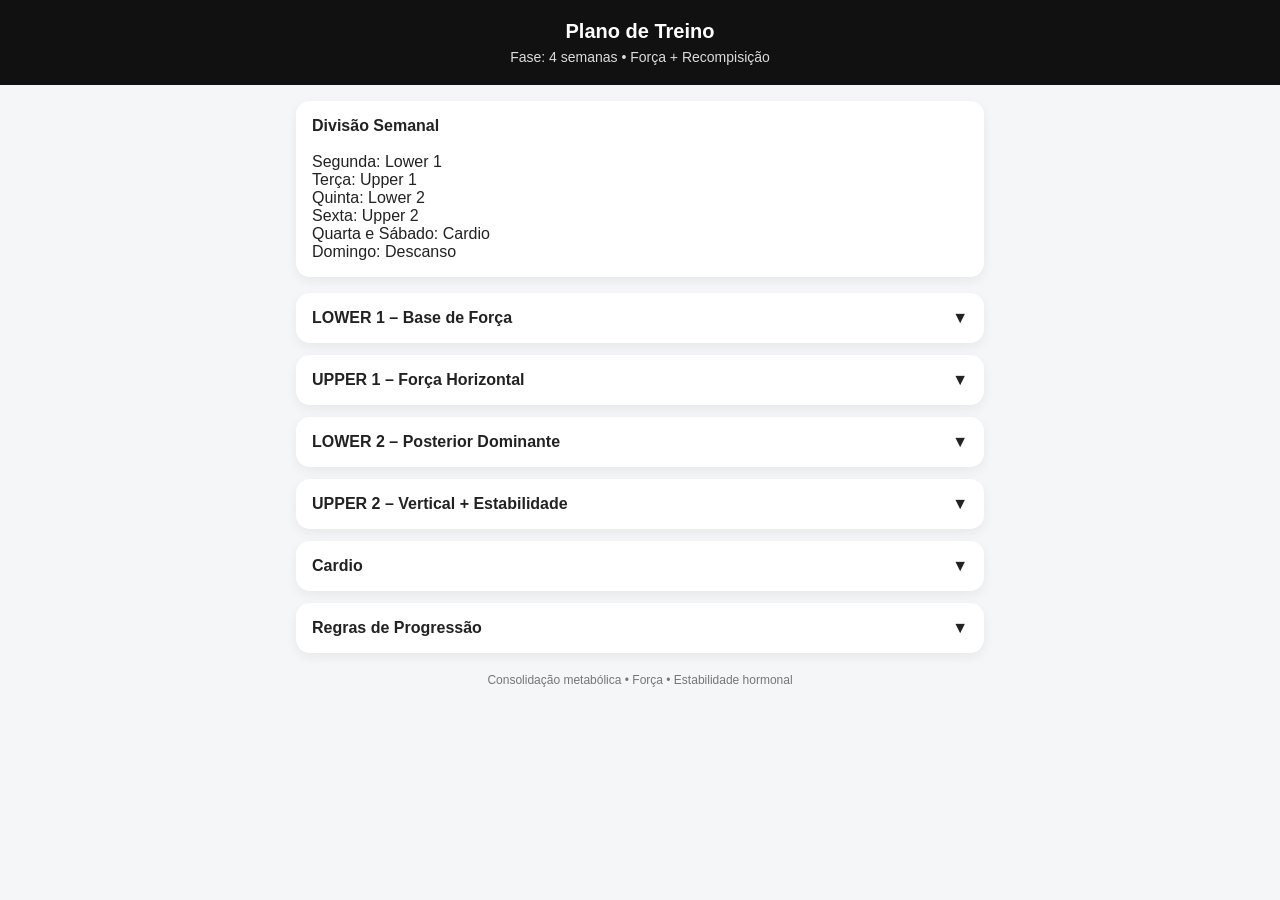
==== index.html @ a0e3f8fd "Revise index.html for training plan layout and styles Updated the HTML structure and content for a t" ====
<!DOCTYPE html>
<html lang="pt-br">
<head>
<meta charset="UTF-8">
<meta name="viewport" content="width=device-width, initial-scale=1.0">
<title>Plano de Treino – Consolidação</title>

<style>
:root {
    --primary: #111;
    --accent: #1e88e5;
    --bg: #f4f6f8;
    --card: #ffffff;
}

* {
    box-sizing: border-box;
}

body {
    margin: 0;
    font-family: -apple-system, BlinkMacSystemFont, "Segoe UI", Roboto, Arial, sans-serif;
    background: var(--bg);
    color: #222;
}

/* Header */

.header {
    background: var(--primary);
    color: white;
    padding: 20px 16px;
    text-align: center;
}

.header h1 {
    margin: 0;
    font-size: 20px;
}

.header p {
    margin: 6px 0 0 0;
    font-size: 14px;
    opacity: 0.85;
}

/* Container */

.container {
    padding: 16px;
    max-width: 720px;
    margin: auto;
}

/* Card */

.card {
    background: var(--card);
    border-radius: 14px;
    padding: 16px;
    margin-bottom: 16px;
    box-shadow: 0 4px 12px rgba(0,0,0,0.06);
}

/* Accordion */

details {
    background: var(--card);
    border-radius: 14px;
    margin-bottom: 12px;
    overflow: hidden;
    box-shadow: 0 4px 12px rgba(0,0,0,0.06);
}

summary {
    padding: 16px;
    font-weight: 600;
    font-size: 16px;
    cursor: pointer;
    list-style: none;
    position: relative;
}

summary::after {
    content: "▼";
    position: absolute;
    right: 16px;
    transition: transform 0.2s ease;
}

details[open] summary::after {
    transform: rotate(180deg);
}

details table,
details ul {
    padding: 0 16px 16px 16px;
}

/* Table */

table {
    width: 100%;
    border-collapse: collapse;
    margin-top: 8px;
}

th, td {
    padding: 10px 6px;
    text-align: left;
    font-size: 14px;
}

th {
    color: var(--accent);
    border-bottom: 2px solid #eee;
}

tr:not(:last-child) td {
    border-bottom: 1px solid #f0f0f0;
}

/* List */

ul {
    margin: 10px 0 0 0;
    padding-left: 18px;
}

li {
    margin-bottom: 8px;
    font-size: 14px;
}

/* Footer */

.footer {
    text-align: center;
    font-size: 12px;
    opacity: 0.6;
    margin-top: 20px;
}
</style>
</head>

<body>

<div class="header">
    <h1>Plano de Treino</h1>
    <p>Fase: 4 semanas • Força + Recompisição</p>
</div>

<div class="container">

<div class="card">
<strong>Divisão Semanal</strong><br><br>
Segunda: Lower 1<br>
Terça: Upper 1<br>
Quinta: Lower 2<br>
Sexta: Upper 2<br>
Quarta e Sábado: Cardio<br>
Domingo: Descanso
</div>

<details>
<summary>LOWER 1 – Base de Força</summary>
<table>
<tr><th>Exercício</th><th>Séries</th></tr>
<tr><td>Agachamento</td><td>4 x 5</td></tr>
<tr><td>Leg Press</td><td>3 x 8</td></tr>
<tr><td>Mesa Flexora</td><td>3 x 10</td></tr>
<tr><td>Panturrilha</td><td>3 x 12</td></tr>
<tr><td>Prancha</td><td>3 x 30–45s</td></tr>
</table>
</details>

<details>
<summary>UPPER 1 – Força Horizontal</summary>
<table>
<tr><th>Exercício</th><th>Séries</th></tr>
<tr><td>Supino Halteres</td><td>4 x 6</td></tr>
<tr><td>Remada</td><td>3 x 8</td></tr>
<tr><td>Supino Inclinado</td><td>3 x 8</td></tr>
<tr><td>Puxada Frente</td><td>3 x 8</td></tr>
<tr><td>Elevação Lateral</td><td>3 x 12</td></tr>
</table>
</details>

<details>
<summary>LOWER 2 – Posterior Dominante</summary>
<table>
<tr><th>Exercício</th><th>Séries</th></tr>
<tr><td>Levantamento Terra</td><td>3 x 5</td></tr>
<tr><td>Afundo</td><td>3 x 8</td></tr>
<tr><td>Cadeira Extensora</td><td>3 x 10</td></tr>
<tr><td>Panturrilha Sentado</td><td>3 x 12</td></tr>
<tr><td>Abdômen</td><td>3 x 12</td></tr>
</table>
</details>

<details>
<summary>UPPER 2 – Vertical + Estabilidade</summary>
<table>
<tr><th>Exercício</th><th>Séries</th></tr>
<tr><td>Desenvolvimento</td><td>4 x 6</td></tr>
<tr><td>Barra Fixa</td><td>3 x 6–8</td></tr>
<tr><td>Crucifixo</td><td>3 x 10</td></tr>
<tr><td>Remada Baixa</td><td>3 x 8</td></tr>
<tr><td>Bíceps + Tríceps</td><td>2 séries</td></tr>
</table>
</details>

<details>
<summary>Cardio</summary>
<ul>
<li>20–25 min contínuo moderado</li>
<li>OU intervalado (tiros 30s + 1 min leve)</li>
</ul>
</details>

<details>
<summary>Regras de Progressão</summary>
<ul>
<li>Completou todas as séries com 1–2 reps na reserva → aumenta carga</li>
<li>Evitar falha muscular</li>
<li>Execução técnica sempre prioridade</li>
</ul>
</details>

<div class="footer">
Consolidação metabólica • Força • Estabilidade hormonal
</div>

</div>

</body>
</html>
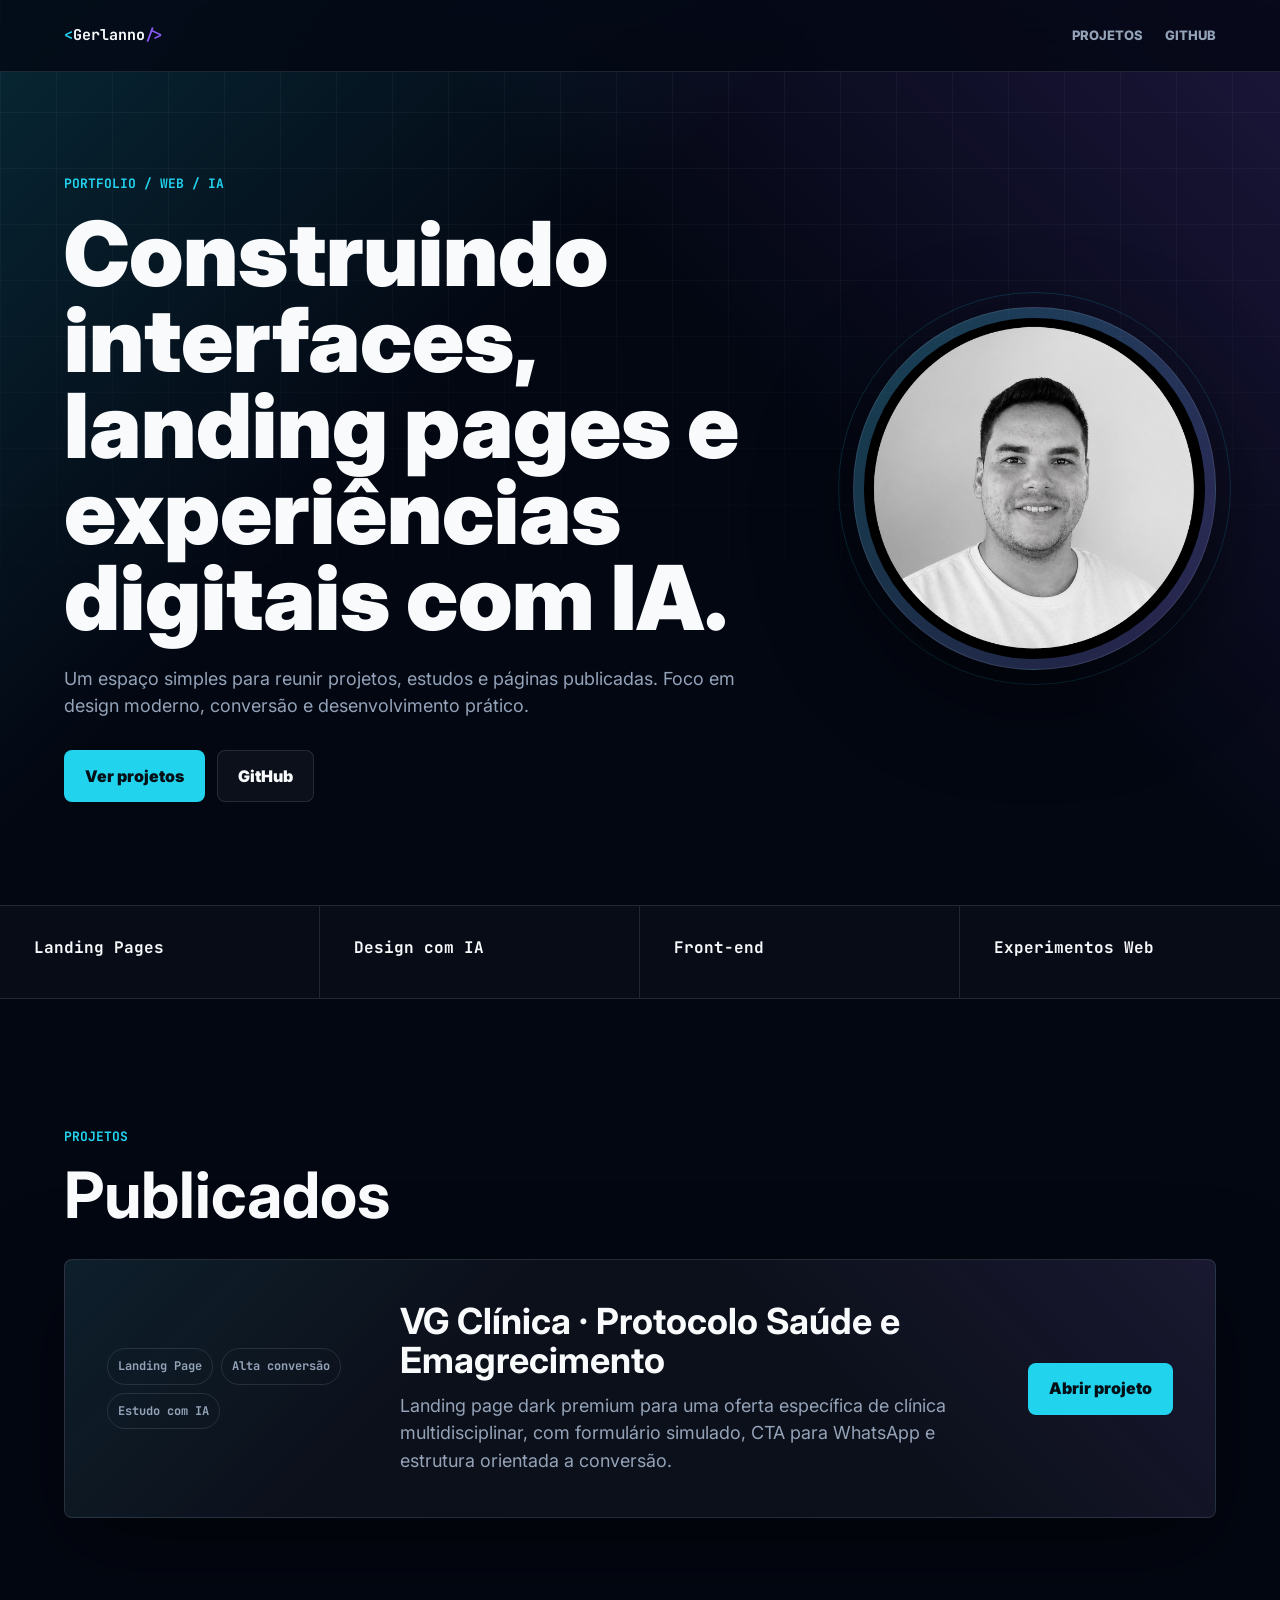
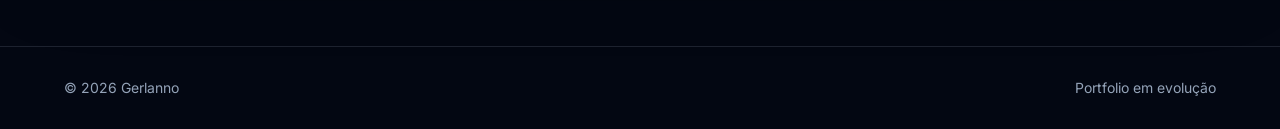
==== commit 1d45f359: "Create portfolio homepage and VG landing" ====
--- a/index.html
+++ b/index.html
@@ -1,237 +1,84 @@
-<!DOCTYPE html>
-<html lang="pt-br">
-<head>
-<meta charset="UTF-8">
-<meta name="viewport" content="width=device-width, initial-scale=1.0">
-<title>Plano de Treino – Consolidação</title>
-
-<style>
-:root {
-    --primary: #111;
-    --accent: #1e88e5;
-    --bg: #f4f6f8;
-    --card: #ffffff;
-}
-
-* {
-    box-sizing: border-box;
-}
-
-body {
-    margin: 0;
-    font-family: -apple-system, BlinkMacSystemFont, "Segoe UI", Roboto, Arial, sans-serif;
-    background: var(--bg);
-    color: #222;
-}
-
-/* Header */
-
-.header {
-    background: var(--primary);
-    color: white;
-    padding: 20px 16px;
-    text-align: center;
-}
-
-.header h1 {
-    margin: 0;
-    font-size: 20px;
-}
-
-.header p {
-    margin: 6px 0 0 0;
-    font-size: 14px;
-    opacity: 0.85;
-}
-
-/* Container */
-
-.container {
-    padding: 16px;
-    max-width: 720px;
-    margin: auto;
-}
-
-/* Card */
-
-.card {
-    background: var(--card);
-    border-radius: 14px;
-    padding: 16px;
-    margin-bottom: 16px;
-    box-shadow: 0 4px 12px rgba(0,0,0,0.06);
-}
-
-/* Accordion */
-
-details {
-    background: var(--card);
-    border-radius: 14px;
-    margin-bottom: 12px;
-    overflow: hidden;
-    box-shadow: 0 4px 12px rgba(0,0,0,0.06);
-}
-
-summary {
-    padding: 16px;
-    font-weight: 600;
-    font-size: 16px;
-    cursor: pointer;
-    list-style: none;
-    position: relative;
-}
-
-summary::after {
-    content: "▼";
-    position: absolute;
-    right: 16px;
-    transition: transform 0.2s ease;
-}
-
-details[open] summary::after {
-    transform: rotate(180deg);
-}
-
-details table,
-details ul {
-    padding: 0 16px 16px 16px;
-}
-
-/* Table */
-
-table {
-    width: 100%;
-    border-collapse: collapse;
-    margin-top: 8px;
-}
-
-th, td {
-    padding: 10px 6px;
-    text-align: left;
-    font-size: 14px;
-}
-
-th {
-    color: var(--accent);
-    border-bottom: 2px solid #eee;
-}
-
-tr:not(:last-child) td {
-    border-bottom: 1px solid #f0f0f0;
-}
-
-/* List */
-
-ul {
-    margin: 10px 0 0 0;
-    padding-left: 18px;
-}
-
-li {
-    margin-bottom: 8px;
-    font-size: 14px;
-}
-
-/* Footer */
-
-.footer {
-    text-align: center;
-    font-size: 12px;
-    opacity: 0.6;
-    margin-top: 20px;
-}
-</style>
-</head>
-
-<body>
-
-<div class="header">
-    <h1>Plano de Treino</h1>
-    <p>Fase: 4 semanas • Força + Recompisição</p>
-</div>
-
-<div class="container">
-
-<div class="card">
-<strong>Divisão Semanal</strong><br><br>
-Segunda: Lower 1<br>
-Terça: Upper 1<br>
-Quinta: Lower 2<br>
-Sexta: Upper 2<br>
-Quarta e Sábado: Cardio<br>
-Domingo: Descanso
-</div>
-
-<details>
-<summary>LOWER 1 – Base de Força</summary>
-<table>
-<tr><th>Exercício</th><th>Séries</th></tr>
-<tr><td>Agachamento</td><td>4 x 5</td></tr>
-<tr><td>Leg Press</td><td>3 x 8</td></tr>
-<tr><td>Mesa Flexora</td><td>3 x 10</td></tr>
-<tr><td>Panturrilha</td><td>3 x 12</td></tr>
-<tr><td>Prancha</td><td>3 x 30–45s</td></tr>
-</table>
-</details>
-
-<details>
-<summary>UPPER 1 – Força Horizontal</summary>
-<table>
-<tr><th>Exercício</th><th>Séries</th></tr>
-<tr><td>Supino Halteres</td><td>4 x 6</td></tr>
-<tr><td>Remada</td><td>3 x 8</td></tr>
-<tr><td>Supino Inclinado</td><td>3 x 8</td></tr>
-<tr><td>Puxada Frente</td><td>3 x 8</td></tr>
-<tr><td>Elevação Lateral</td><td>3 x 12</td></tr>
-</table>
-</details>
-
-<details>
-<summary>LOWER 2 – Posterior Dominante</summary>
-<table>
-<tr><th>Exercício</th><th>Séries</th></tr>
-<tr><td>Levantamento Terra</td><td>3 x 5</td></tr>
-<tr><td>Afundo</td><td>3 x 8</td></tr>
-<tr><td>Cadeira Extensora</td><td>3 x 10</td></tr>
-<tr><td>Panturrilha Sentado</td><td>3 x 12</td></tr>
-<tr><td>Abdômen</td><td>3 x 12</td></tr>
-</table>
-</details>
-
-<details>
-<summary>UPPER 2 – Vertical + Estabilidade</summary>
-<table>
-<tr><th>Exercício</th><th>Séries</th></tr>
-<tr><td>Desenvolvimento</td><td>4 x 6</td></tr>
-<tr><td>Barra Fixa</td><td>3 x 6–8</td></tr>
-<tr><td>Crucifixo</td><td>3 x 10</td></tr>
-<tr><td>Remada Baixa</td><td>3 x 8</td></tr>
-<tr><td>Bíceps + Tríceps</td><td>2 séries</td></tr>
-</table>
-</details>
-
-<details>
-<summary>Cardio</summary>
-<ul>
-<li>20–25 min contínuo moderado</li>
-<li>OU intervalado (tiros 30s + 1 min leve)</li>
-</ul>
-</details>
-
-<details>
-<summary>Regras de Progressão</summary>
-<ul>
-<li>Completou todas as séries com 1–2 reps na reserva → aumenta carga</li>
-<li>Evitar falha muscular</li>
-<li>Execução técnica sempre prioridade</li>
-</ul>
-</details>
-
-<div class="footer">
-Consolidação metabólica • Força • Estabilidade hormonal
-</div>
-
-</div>
-
-</body>
-</html>
+<!doctype html>
+<html lang="pt-BR">
+  <head>
+    <meta charset="UTF-8" />
+    <meta name="viewport" content="width=device-width, initial-scale=1.0" />
+    <title>Gerlanno | Portfolio</title>
+    <meta
+      name="description"
+      content="Portfolio de projetos web, landing pages e experimentos com IA."
+    />
+    <link rel="preconnect" href="https://fonts.googleapis.com" />
+    <link rel="preconnect" href="https://fonts.gstatic.com" crossorigin />
+    <link
+      href="https://fonts.googleapis.com/css2?family=Inter:wght@400;500;600;700;800;900&family=JetBrains+Mono:wght@500;700&display=swap"
+      rel="stylesheet"
+    />
+    <link rel="stylesheet" href="portfolio.css" />
+  </head>
+  <body>
+    <header class="site-header">
+      <a class="brand" href="#top">Gerlanno</a>
+      <nav aria-label="Navegação principal">
+        <a href="#projetos">Projetos</a>
+        <a href="https://github.com/gerlanno" target="_blank" rel="noreferrer">GitHub</a>
+      </nav>
+    </header>
+
+    <main id="top">
+      <section class="hero">
+        <div class="hero-copy">
+          <p class="kicker">Portfolio / Web / IA</p>
+          <h1>Construindo interfaces, landing pages e experiências digitais com IA.</h1>
+          <p>
+            Um espaço simples para reunir projetos, estudos e páginas publicadas. Foco em design
+            moderno, conversão e desenvolvimento prático.
+          </p>
+          <div class="hero-actions">
+            <a class="button primary" href="#projetos">Ver projetos</a>
+            <a class="button secondary" href="https://github.com/gerlanno" target="_blank" rel="noreferrer">GitHub</a>
+          </div>
+        </div>
+
+        <div class="profile-frame" aria-label="Foto de Gerlanno">
+          <img src="assets/profile-gerlanno.png" alt="Foto de Gerlanno" />
+        </div>
+      </section>
+
+      <section class="signal-strip" aria-label="Áreas de foco">
+        <span>Landing Pages</span>
+        <span>Design com IA</span>
+        <span>Front-end</span>
+        <span>Experimentos Web</span>
+      </section>
+
+      <section id="projetos" class="projects">
+        <div class="section-heading">
+          <p class="kicker">Projetos</p>
+          <h2>Publicados</h2>
+        </div>
+
+        <article class="project-card">
+          <div class="project-meta">
+            <span>Landing Page</span>
+            <span>Alta conversão</span>
+            <span>Estudo com IA</span>
+          </div>
+          <div>
+            <h3>VG Clínica · Protocolo Saúde e Emagrecimento</h3>
+            <p>
+              Landing page dark premium para uma oferta específica de clínica multidisciplinar,
+              com formulário simulado, CTA para WhatsApp e estrutura orientada a conversão.
+            </p>
+          </div>
+          <a class="project-link" href="vg-clinica/">Abrir projeto</a>
+        </article>
+      </section>
+    </main>
+
+    <footer class="footer">
+      <span>© 2026 Gerlanno</span>
+      <span>Portfolio em evolução</span>
+    </footer>
+  </body>
+</html>
--- a/portfolio.css
+++ b/portfolio.css
@@ -0,0 +1,348 @@
+:root {
+  --bg: #030712;
+  --panel: #07111f;
+  --panel-soft: #0b1627;
+  --line: rgba(148, 163, 184, 0.18);
+  --text: #f8fafc;
+  --muted: #94a3b8;
+  --cyan: #22d3ee;
+  --violet: #8b5cf6;
+  --lime: #a3e635;
+  --radius: 8px;
+  --shadow: 0 30px 90px rgba(0, 0, 0, 0.5);
+}
+
+* {
+  box-sizing: border-box;
+}
+
+html {
+  scroll-behavior: smooth;
+}
+
+body {
+  margin: 0;
+  min-width: 320px;
+  background:
+    linear-gradient(135deg, rgba(34, 211, 238, 0.16), transparent 28%),
+    linear-gradient(225deg, rgba(139, 92, 246, 0.18), transparent 30%),
+    var(--bg);
+  color: var(--text);
+  font-family: "Inter", Arial, sans-serif;
+  line-height: 1.55;
+}
+
+body::before {
+  content: "";
+  position: fixed;
+  inset: 0;
+  z-index: -1;
+  background-image:
+    linear-gradient(rgba(148, 163, 184, 0.08) 1px, transparent 1px),
+    linear-gradient(90deg, rgba(148, 163, 184, 0.08) 1px, transparent 1px);
+  background-size: 56px 56px;
+  mask-image: linear-gradient(to bottom, black, transparent 78%);
+}
+
+a {
+  color: inherit;
+  text-decoration: none;
+}
+
+img {
+  display: block;
+  max-width: 100%;
+}
+
+h1,
+h2,
+h3,
+p {
+  margin-top: 0;
+}
+
+.site-header {
+  position: sticky;
+  top: 0;
+  z-index: 10;
+  display: flex;
+  min-height: 72px;
+  align-items: center;
+  justify-content: space-between;
+  gap: 24px;
+  border-bottom: 1px solid var(--line);
+  padding: 14px clamp(18px, 5vw, 72px);
+  background: rgba(3, 7, 18, 0.78);
+  backdrop-filter: blur(18px);
+}
+
+.brand {
+  color: var(--text);
+  font-family: "JetBrains Mono", monospace;
+  font-size: 15px;
+  font-weight: 700;
+}
+
+.brand::before {
+  content: "<";
+  color: var(--cyan);
+}
+
+.brand::after {
+  content: "/>";
+  color: var(--violet);
+}
+
+nav {
+  display: flex;
+  gap: 22px;
+  color: var(--muted);
+  font-size: 13px;
+  font-weight: 800;
+  text-transform: uppercase;
+}
+
+nav a:hover {
+  color: var(--cyan);
+}
+
+.hero {
+  display: grid;
+  grid-template-columns: minmax(0, 1fr) minmax(280px, 0.52fr);
+  gap: clamp(36px, 7vw, 110px);
+  align-items: center;
+  min-height: calc(100vh - 72px);
+  padding: clamp(60px, 8vw, 110px) clamp(18px, 5vw, 72px);
+}
+
+.kicker {
+  margin-bottom: 16px;
+  color: var(--cyan);
+  font-family: "JetBrains Mono", monospace;
+  font-size: 13px;
+  font-weight: 700;
+  text-transform: uppercase;
+}
+
+h1 {
+  max-width: 900px;
+  margin-bottom: 24px;
+  font-size: clamp(42px, 7vw, 92px);
+  font-weight: 900;
+  letter-spacing: 0;
+  line-height: 0.96;
+}
+
+h2 {
+  margin-bottom: 0;
+  font-size: clamp(34px, 5vw, 64px);
+  line-height: 1;
+}
+
+h3 {
+  margin-bottom: 12px;
+  font-size: clamp(24px, 3vw, 36px);
+  line-height: 1.08;
+}
+
+.hero-copy p:not(.kicker),
+.project-card p {
+  max-width: 720px;
+  color: var(--muted);
+  font-size: 18px;
+}
+
+.hero-actions {
+  display: flex;
+  flex-wrap: wrap;
+  gap: 12px;
+  margin-top: 30px;
+}
+
+.button,
+.project-link {
+  display: inline-flex;
+  min-height: 52px;
+  align-items: center;
+  justify-content: center;
+  border-radius: var(--radius);
+  padding: 0 20px;
+  font-weight: 900;
+  transition: transform 0.18s ease, border-color 0.18s ease, background 0.18s ease;
+}
+
+.button:hover,
+.project-link:hover {
+  transform: translateY(-1px);
+}
+
+.button.primary,
+.project-link {
+  border: 1px solid rgba(34, 211, 238, 0.65);
+  background: var(--cyan);
+  color: #041017;
+}
+
+.button.secondary {
+  border: 1px solid var(--line);
+  background: rgba(255, 255, 255, 0.04);
+  color: var(--text);
+}
+
+.profile-frame {
+  position: relative;
+  border: 1px solid var(--line);
+  border-radius: 50%;
+  padding: 10px;
+  background:
+    linear-gradient(135deg, rgba(34, 211, 238, 0.24), rgba(139, 92, 246, 0.2)),
+    rgba(255, 255, 255, 0.04);
+  box-shadow: var(--shadow);
+}
+
+.profile-frame::after {
+  content: "";
+  position: absolute;
+  inset: -16px;
+  z-index: -1;
+  border-radius: 50%;
+  border: 1px solid rgba(34, 211, 238, 0.18);
+}
+
+.profile-frame img {
+  aspect-ratio: 1;
+  width: 100%;
+  border-radius: 50%;
+  object-fit: cover;
+}
+
+.signal-strip {
+  display: grid;
+  grid-template-columns: repeat(4, minmax(0, 1fr));
+  border-top: 1px solid var(--line);
+  border-bottom: 1px solid var(--line);
+  background: rgba(255, 255, 255, 0.025);
+}
+
+.signal-strip span {
+  min-height: 92px;
+  border-right: 1px solid var(--line);
+  padding: 30px clamp(18px, 3vw, 34px);
+  color: var(--text);
+  font-family: "JetBrains Mono", monospace;
+  font-weight: 700;
+}
+
+.signal-strip span:last-child {
+  border-right: 0;
+}
+
+.projects {
+  padding: clamp(70px, 10vw, 130px) clamp(18px, 5vw, 72px);
+}
+
+.section-heading {
+  margin-bottom: 32px;
+}
+
+.project-card {
+  display: grid;
+  grid-template-columns: minmax(180px, 0.42fr) minmax(0, 1fr) auto;
+  gap: clamp(24px, 4vw, 56px);
+  align-items: center;
+  border: 1px solid var(--line);
+  border-radius: var(--radius);
+  padding: clamp(24px, 4vw, 42px);
+  background:
+    linear-gradient(135deg, rgba(34, 211, 238, 0.08), transparent 34%),
+    linear-gradient(225deg, rgba(139, 92, 246, 0.1), transparent 36%),
+    rgba(255, 255, 255, 0.04);
+  box-shadow: var(--shadow);
+}
+
+.project-meta {
+  display: flex;
+  flex-wrap: wrap;
+  gap: 8px;
+}
+
+.project-meta span {
+  border: 1px solid var(--line);
+  border-radius: 999px;
+  padding: 8px 10px;
+  color: var(--muted);
+  font-family: "JetBrains Mono", monospace;
+  font-size: 12px;
+  font-weight: 700;
+}
+
+.project-card p {
+  margin-bottom: 0;
+}
+
+.footer {
+  display: flex;
+  justify-content: space-between;
+  gap: 18px;
+  border-top: 1px solid var(--line);
+  padding: 30px clamp(18px, 5vw, 72px);
+  color: var(--muted);
+  font-size: 14px;
+}
+
+@media (max-width: 920px) {
+  .hero,
+  .project-card {
+    grid-template-columns: 1fr;
+  }
+
+  .profile-frame {
+    max-width: 420px;
+  }
+
+  .signal-strip {
+    grid-template-columns: repeat(2, minmax(0, 1fr));
+  }
+}
+
+@media (max-width: 640px) {
+  .site-header {
+    min-height: 64px;
+    padding: 12px 16px;
+  }
+
+  nav {
+    gap: 14px;
+  }
+
+  .hero,
+  .projects {
+    padding-right: 16px;
+    padding-left: 16px;
+  }
+
+  h1 {
+    font-size: 40px;
+    line-height: 1;
+  }
+
+  .hero-actions,
+  .button,
+  .project-link {
+    width: 100%;
+  }
+
+  .signal-strip {
+    grid-template-columns: 1fr;
+  }
+
+  .signal-strip span {
+    min-height: 72px;
+    border-right: 0;
+    border-bottom: 1px solid var(--line);
+  }
+
+  .footer {
+    flex-direction: column;
+  }
+}
